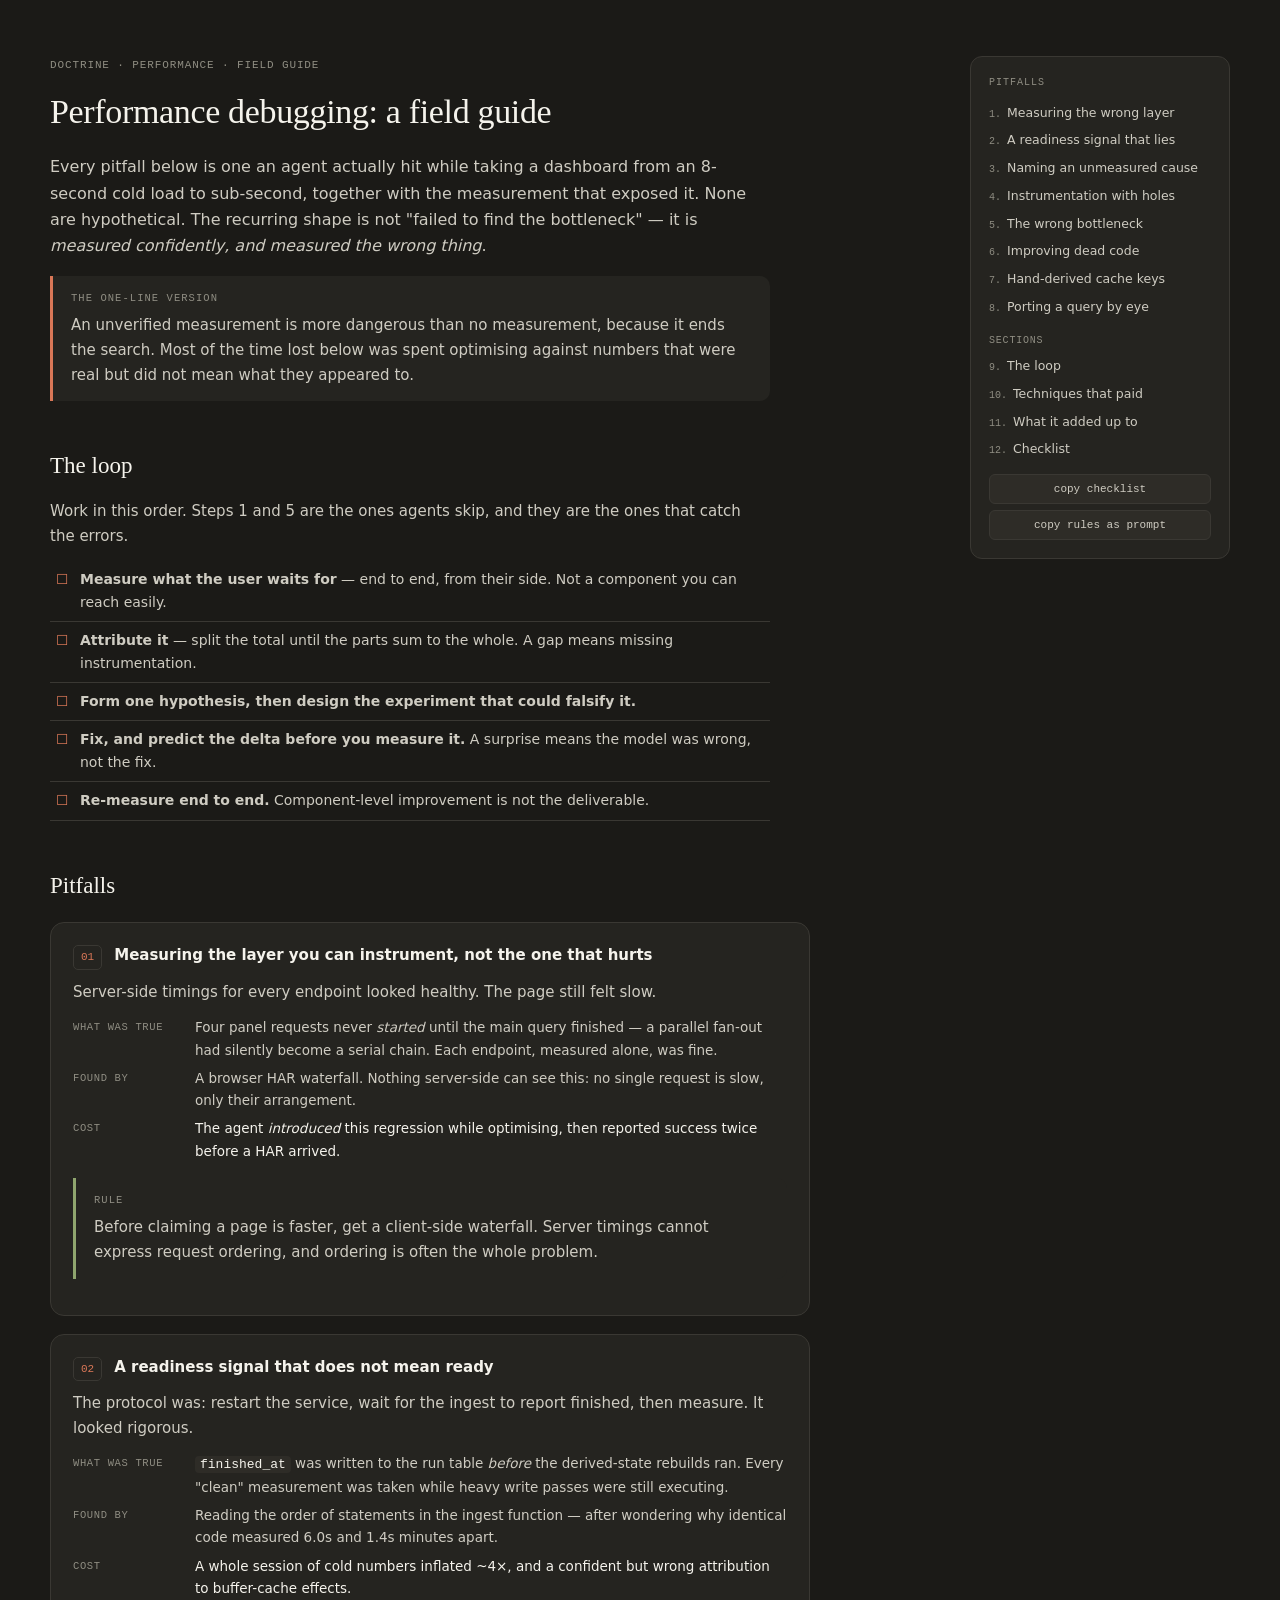
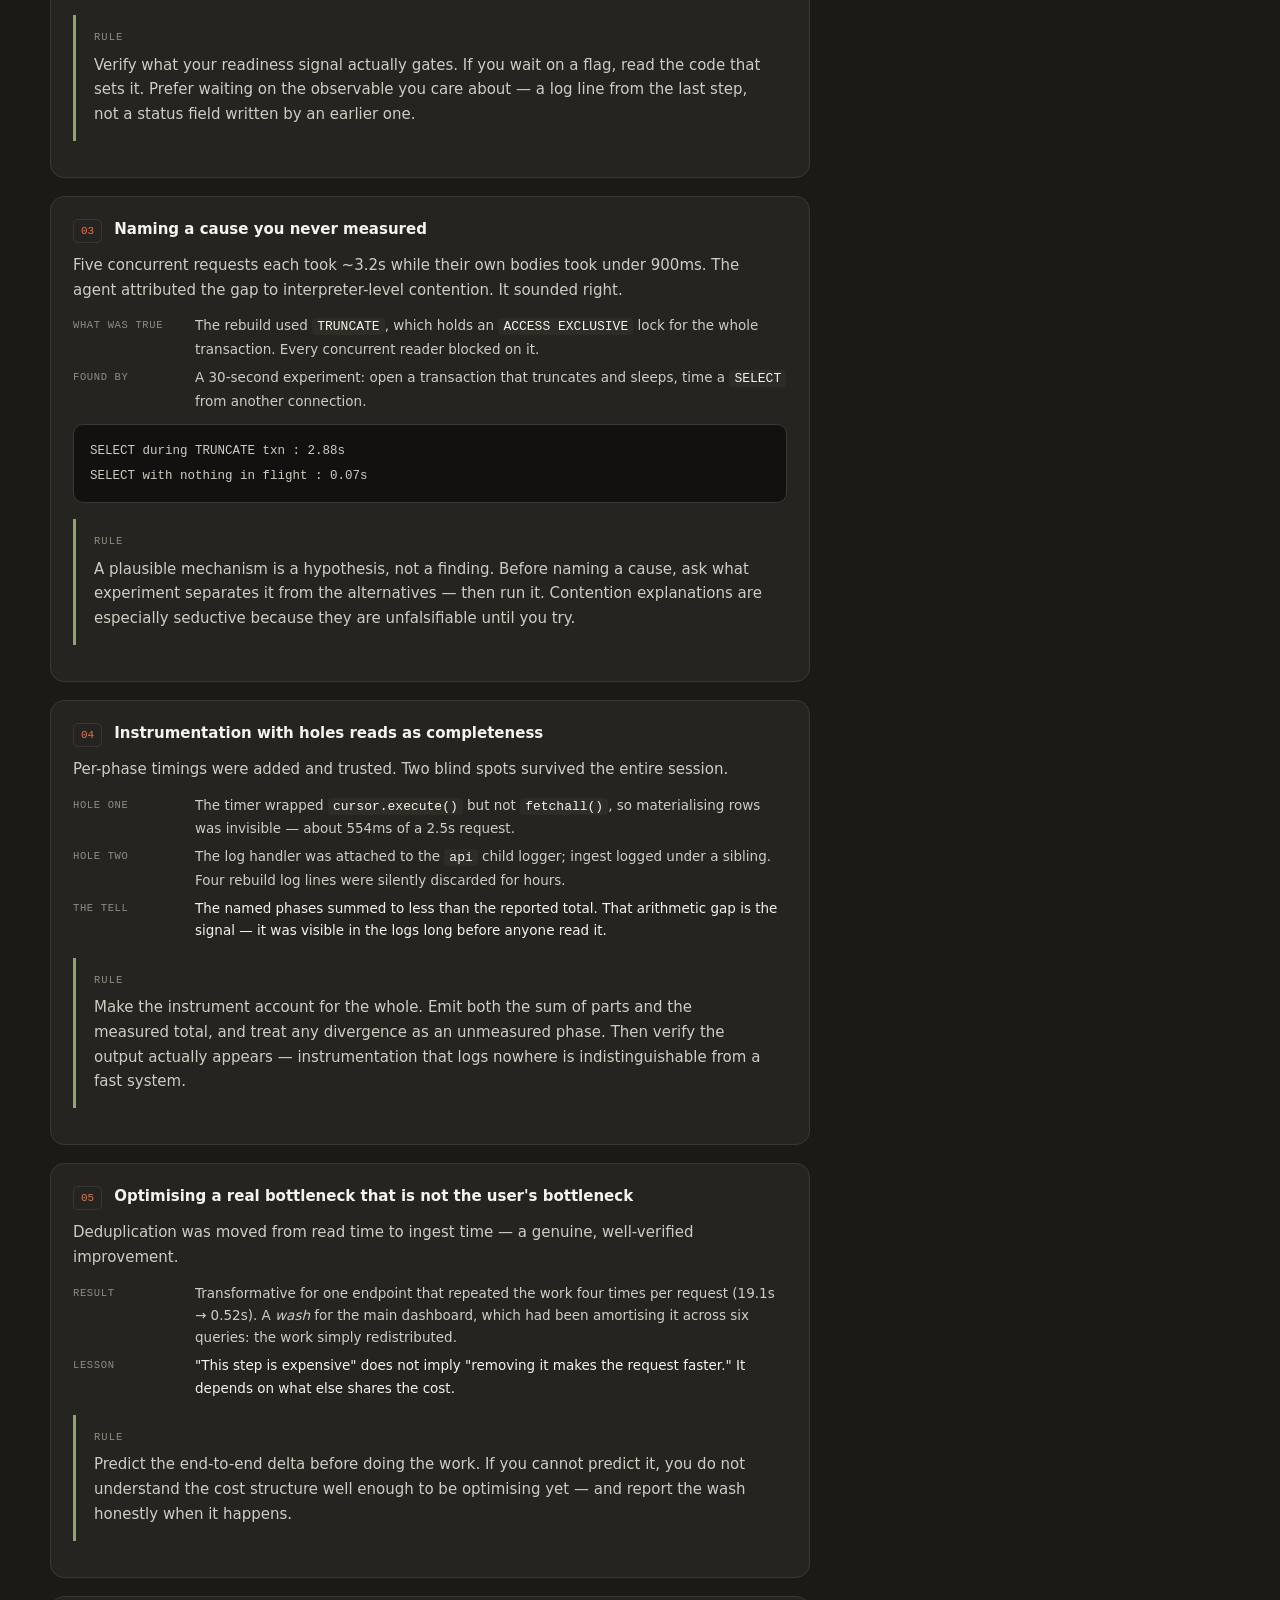
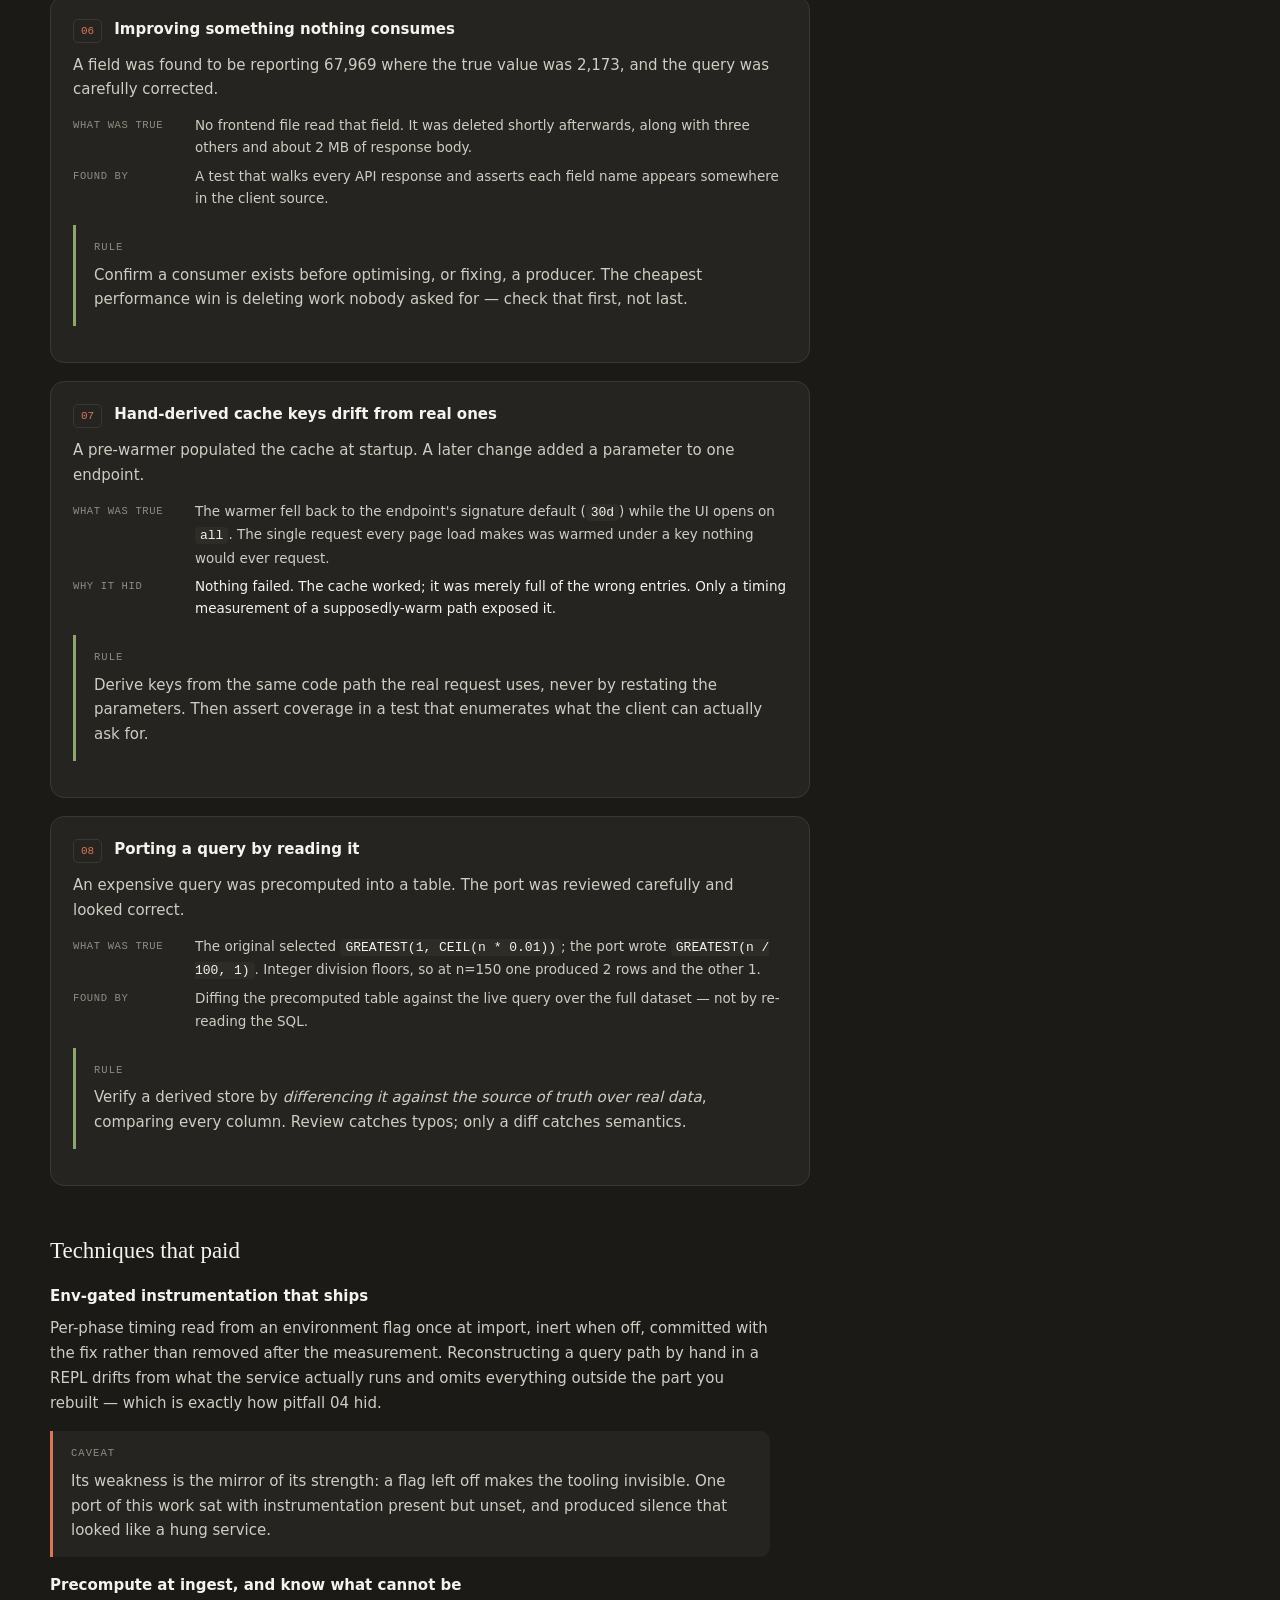
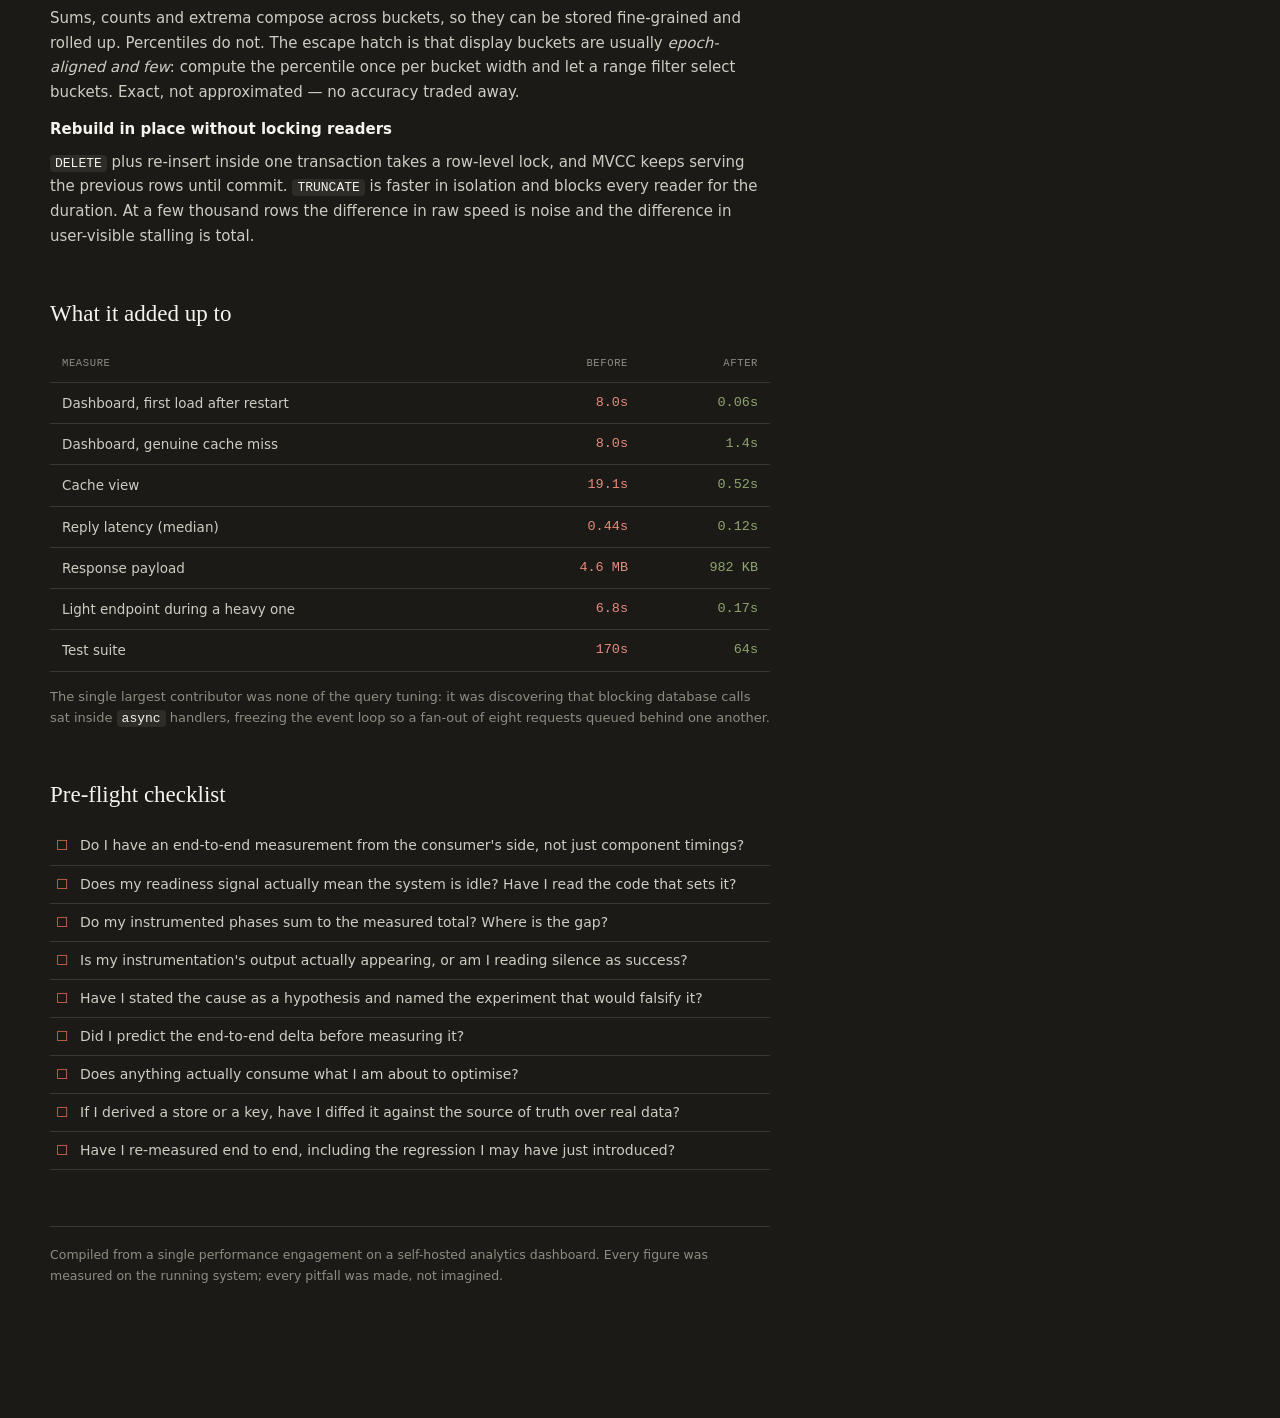
==== docs/performance-debugging-field-guide.html @ 24d18265 "docs: performance debugging field guide Eight pitfalls from the perf work on this repo, each one act" ====
<!doctype html>
<html lang="en">
<head>
<meta charset="utf-8">
<meta name="viewport" content="width=device-width, initial-scale=1">
<title>Performance debugging — a field guide for agents</title>
<style>
  :root {
    --ivory:   #1B1A17;
    --slate:   #F5F3EC;
    --clay:    #D97757;
    --oat:     #3A352B;
    --olive:   #8FA56E;
    --sky:     #6A8CAF;
    --gray-150:#2E2C27;
    --gray-300:#3A3833;
    --gray-500:#8F8D82;
    --gray-700:#CFCCC2;
    --panel:   #252420;
    --code-bg: #121110;
    --red:     #E58C7F;
    --serif: ui-serif, Georgia, "Times New Roman", serif;
    --sans:  system-ui, -apple-system, "Segoe UI", Roboto, sans-serif;
    --mono:  ui-monospace, "SF Mono", Menlo, Consolas, monospace;
  }
  * { box-sizing: border-box; margin: 0; padding: 0; }
  body {
    background: var(--ivory); color: var(--gray-700);
    font-family: var(--sans); font-size: 15px; line-height: 1.65;
    -webkit-font-smoothing: antialiased; padding: 56px 24px 120px;
  }
  .page { margin: 0 auto; max-width: 1180px; display: grid; grid-template-columns: minmax(0,1fr) 260px; gap: 48px; }
  @media (max-width: 1000px) { .page { grid-template-columns: 1fr; } aside { order: 2; position: static; } }

  .eyebrow { font-family: var(--mono); font-size: 11px; letter-spacing: .08em; text-transform: uppercase; color: var(--gray-500); margin-bottom: 10px; }
  h1 { font-family: var(--serif); font-weight: 500; font-size: 34px; color: var(--slate); letter-spacing: -.01em; margin-bottom: 14px; }
  h2 { font-family: var(--serif); font-weight: 500; font-size: 23px; color: var(--slate); margin: 46px 0 14px; scroll-margin-top: 24px; }
  h3 { font-family: var(--sans); font-weight: 600; font-size: 15px; color: var(--slate); margin: 0 0 8px; }
  p { margin-bottom: 12px; max-width: 720px; }
  .lead { max-width: 720px; margin-bottom: 10px; font-size: 16px; }
  code { font-family: var(--mono); font-size: 13px; color: var(--slate); background: var(--gray-150); padding: 1px 5px; border-radius: 4px; }
  pre { background: var(--code-bg); border: 1px solid var(--gray-300); border-radius: 10px; padding: 14px 16px; overflow-x: auto; margin: 12px 0; max-width: 720px; }
  pre code { background: none; padding: 0; font-size: 12.5px; line-height: 1.6; color: var(--gray-700); }
  a { color: var(--clay); }

  .callout { border-left: 3px solid var(--clay); background: var(--panel); border-radius: 0 10px 10px 0; padding: 14px 18px; margin: 16px 0; max-width: 720px; }
  .callout.rule { border-left-color: var(--olive); }
  .callout .k { font-family: var(--mono); font-size: 10.5px; letter-spacing: .1em; text-transform: uppercase; color: var(--gray-500); display: block; margin-bottom: 6px; }

  /* pitfall cards */
  .pit { border: 1.5px solid var(--gray-300); border-radius: 14px; background: var(--panel); padding: 20px 22px; margin: 18px 0; max-width: 760px; scroll-margin-top: 24px; }
  .pit-head { display: flex; align-items: baseline; gap: 12px; margin-bottom: 10px; }
  .pit-n { font-family: var(--mono); font-size: 11px; color: var(--clay); border: 1px solid var(--gray-300); border-radius: 5px; padding: 2px 7px; flex: none; }
  .pit h3 { margin: 0; }
  .pit dl { margin: 12px 0 0; display: grid; grid-template-columns: 108px 1fr; gap: 6px 14px; font-size: 13.5px; }
  .pit dt { font-family: var(--mono); font-size: 10.5px; letter-spacing: .06em; text-transform: uppercase; color: var(--gray-500); padding-top: 3px; }
  .pit dd { color: var(--gray-700); }
  .pit dd.tell { color: var(--slate); }

  table { border-collapse: collapse; width: 100%; max-width: 720px; font-size: 13.5px; margin: 14px 0; }
  th, td { text-align: left; padding: 9px 12px; border-bottom: 1px solid var(--gray-300); }
  th { font-family: var(--mono); font-size: 10.5px; text-transform: uppercase; letter-spacing: .06em; color: var(--gray-500); font-weight: 500; }
  td.num { font-family: var(--mono); text-align: right; }
  td.bad { color: var(--red); font-family: var(--mono); text-align: right; }
  td.good { color: var(--olive); font-family: var(--mono); text-align: right; }

  aside { position: sticky; top: 32px; align-self: start; border: 1.5px solid var(--gray-300); border-radius: 12px; background: var(--panel); padding: 18px; }
  aside .label { font-family: var(--mono); font-size: 10px; letter-spacing: .1em; text-transform: uppercase; color: var(--gray-500); margin-bottom: 12px; }
  aside ol { list-style: none; counter-reset: toc; font-size: 12.5px; line-height: 1.5; }
  aside ol li { counter-increment: toc; margin-bottom: 9px; }
  aside ol li a { text-decoration: none; color: var(--gray-700); display: block; }
  aside ol li a:hover { color: var(--slate); }
  aside ol li a::before { content: counter(toc) "."; font-family: var(--mono); font-size: 10px; color: var(--gray-500); margin-right: 6px; }
  aside .sec { font-family: var(--mono); font-size: 10px; letter-spacing: .08em; text-transform: uppercase; color: var(--gray-500); margin: 16px 0 8px; }
  aside button { appearance: none; width: 100%; border: 1.5px solid var(--gray-300); background: var(--gray-150); color: var(--gray-700); border-radius: 6px; font-family: var(--mono); font-size: 11px; padding: 8px; cursor: pointer; margin-top: 6px; }
  aside button:hover { background: var(--oat); color: var(--slate); }

  .check { max-width: 720px; margin: 12px 0; }
  .check li { list-style: none; padding: 7px 0 7px 30px; position: relative; border-bottom: 1px solid var(--gray-300); font-size: 14px; }
  .check li::before { content: "☐"; position: absolute; left: 6px; color: var(--clay); font-size: 14px; }
  .foot { margin-top: 56px; padding-top: 18px; border-top: 1px solid var(--gray-300); font-size: 12.5px; color: var(--gray-500); max-width: 720px; }
</style>
</head>
<body>
<div class="page">

<main>
  <div class="eyebrow">Doctrine · performance · field guide</div>
  <h1>Performance debugging: a field guide</h1>
  <p class="lead">
    Every pitfall below is one an agent actually hit while taking a dashboard from an 8-second cold load to
    sub-second, together with the measurement that exposed it. None are hypothetical. The recurring shape is
    not "failed to find the bottleneck" — it is <em>measured confidently, and measured the wrong thing</em>.
  </p>

  <div class="callout">
    <span class="k">The one-line version</span>
    An unverified measurement is more dangerous than no measurement, because it ends the search. Most of the
    time lost below was spent optimising against numbers that were real but did not mean what they appeared to.
  </div>

  <h2 id="loop">The loop</h2>
  <p>
    Work in this order. Steps 1 and 5 are the ones agents skip, and they are the ones that catch the errors.
  </p>
  <ol class="check">
    <li><b>Measure what the user waits for</b> — end to end, from their side. Not a component you can reach easily.</li>
    <li><b>Attribute it</b> — split the total until the parts sum to the whole. A gap means missing instrumentation.</li>
    <li><b>Form one hypothesis, then design the experiment that could falsify it.</b></li>
    <li><b>Fix, and predict the delta before you measure it.</b> A surprise means the model was wrong, not the fix.</li>
    <li><b>Re-measure end to end.</b> Component-level improvement is not the deliverable.</li>
  </ol>

  <h2 id="pitfalls">Pitfalls</h2>

  <div class="pit" id="p1">
    <div class="pit-head"><span class="pit-n">01</span><h3>Measuring the layer you can instrument, not the one that hurts</h3></div>
    <p>Server-side timings for every endpoint looked healthy. The page still felt slow.</p>
    <dl>
      <dt>What was true</dt><dd>Four panel requests never <em>started</em> until the main query finished — a parallel fan-out had silently become a serial chain. Each endpoint, measured alone, was fine.</dd>
      <dt>Found by</dt><dd>A browser HAR waterfall. Nothing server-side can see this: no single request is slow, only their arrangement.</dd>
      <dt class="tell">Cost</dt><dd class="tell">The agent <em>introduced</em> this regression while optimising, then reported success twice before a HAR arrived.</dd>
    </dl>
    <div class="callout rule"><span class="k">Rule</span>Before claiming a page is faster, get a client-side waterfall. Server timings cannot express request ordering, and ordering is often the whole problem.</div>
  </div>

  <div class="pit" id="p2">
    <div class="pit-head"><span class="pit-n">02</span><h3>A readiness signal that does not mean ready</h3></div>
    <p>The protocol was: restart the service, wait for the ingest to report finished, then measure. It looked rigorous.</p>
    <dl>
      <dt>What was true</dt><dd><code>finished_at</code> was written to the run table <em>before</em> the derived-state rebuilds ran. Every "clean" measurement was taken while heavy write passes were still executing.</dd>
      <dt>Found by</dt><dd>Reading the order of statements in the ingest function — after wondering why identical code measured 6.0s and 1.4s minutes apart.</dd>
      <dt class="tell">Cost</dt><dd class="tell">A whole session of cold numbers inflated ~4×, and a confident but wrong attribution to buffer-cache effects.</dd>
    </dl>
    <div class="callout rule"><span class="k">Rule</span>Verify what your readiness signal actually gates. If you wait on a flag, read the code that sets it. Prefer waiting on the observable you care about — a log line from the last step, not a status field written by an earlier one.</div>
  </div>

  <div class="pit" id="p3">
    <div class="pit-head"><span class="pit-n">03</span><h3>Naming a cause you never measured</h3></div>
    <p>Five concurrent requests each took ~3.2s while their own bodies took under 900ms. The agent attributed the gap to interpreter-level contention. It sounded right.</p>
    <dl>
      <dt>What was true</dt><dd>The rebuild used <code>TRUNCATE</code>, which holds an <code>ACCESS EXCLUSIVE</code> lock for the whole transaction. Every concurrent reader blocked on it.</dd>
      <dt>Found by</dt><dd>A 30-second experiment: open a transaction that truncates and sleeps, time a <code>SELECT</code> from another connection.</dd>
    </dl>
    <pre><code>SELECT during TRUNCATE txn : 2.88s
SELECT with nothing in flight : 0.07s</code></pre>
    <div class="callout rule"><span class="k">Rule</span>A plausible mechanism is a hypothesis, not a finding. Before naming a cause, ask what experiment separates it from the alternatives — then run it. Contention explanations are especially seductive because they are unfalsifiable until you try.</div>
  </div>

  <div class="pit" id="p4">
    <div class="pit-head"><span class="pit-n">04</span><h3>Instrumentation with holes reads as completeness</h3></div>
    <p>Per-phase timings were added and trusted. Two blind spots survived the entire session.</p>
    <dl>
      <dt>Hole one</dt><dd>The timer wrapped <code>cursor.execute()</code> but not <code>fetchall()</code>, so materialising rows was invisible — about 554ms of a 2.5s request.</dd>
      <dt>Hole two</dt><dd>The log handler was attached to the <code>api</code> child logger; ingest logged under a sibling. Four rebuild log lines were silently discarded for hours.</dd>
      <dt class="tell">The tell</dt><dd class="tell">The named phases summed to less than the reported total. That arithmetic gap is the signal — it was visible in the logs long before anyone read it.</dd>
    </dl>
    <div class="callout rule"><span class="k">Rule</span>Make the instrument account for the whole. Emit both the sum of parts and the measured total, and treat any divergence as an unmeasured phase. Then verify the output actually appears — instrumentation that logs nowhere is indistinguishable from a fast system.</div>
  </div>

  <div class="pit" id="p5">
    <div class="pit-head"><span class="pit-n">05</span><h3>Optimising a real bottleneck that is not the user's bottleneck</h3></div>
    <p>Deduplication was moved from read time to ingest time — a genuine, well-verified improvement.</p>
    <dl>
      <dt>Result</dt><dd>Transformative for one endpoint that repeated the work four times per request (19.1s → 0.52s). A <em>wash</em> for the main dashboard, which had been amortising it across six queries: the work simply redistributed.</dd>
      <dt class="tell">Lesson</dt><dd class="tell">"This step is expensive" does not imply "removing it makes the request faster." It depends on what else shares the cost.</dd>
    </dl>
    <div class="callout rule"><span class="k">Rule</span>Predict the end-to-end delta before doing the work. If you cannot predict it, you do not understand the cost structure well enough to be optimising yet — and report the wash honestly when it happens.</div>
  </div>

  <div class="pit" id="p6">
    <div class="pit-head"><span class="pit-n">06</span><h3>Improving something nothing consumes</h3></div>
    <p>A field was found to be reporting 67,969 where the true value was 2,173, and the query was carefully corrected.</p>
    <dl>
      <dt>What was true</dt><dd>No frontend file read that field. It was deleted shortly afterwards, along with three others and about 2&nbsp;MB of response body.</dd>
      <dt>Found by</dt><dd>A test that walks every API response and asserts each field name appears somewhere in the client source.</dd>
    </dl>
    <div class="callout rule"><span class="k">Rule</span>Confirm a consumer exists before optimising, or fixing, a producer. The cheapest performance win is deleting work nobody asked for — check that first, not last.</div>
  </div>

  <div class="pit" id="p7">
    <div class="pit-head"><span class="pit-n">07</span><h3>Hand-derived cache keys drift from real ones</h3></div>
    <p>A pre-warmer populated the cache at startup. A later change added a parameter to one endpoint.</p>
    <dl>
      <dt>What was true</dt><dd>The warmer fell back to the endpoint's signature default (<code>30d</code>) while the UI opens on <code>all</code>. The single request every page load makes was warmed under a key nothing would ever request.</dd>
      <dt class="tell">Why it hid</dt><dd class="tell">Nothing failed. The cache worked; it was merely full of the wrong entries. Only a timing measurement of a supposedly-warm path exposed it.</dd>
    </dl>
    <div class="callout rule"><span class="k">Rule</span>Derive keys from the same code path the real request uses, never by restating the parameters. Then assert coverage in a test that enumerates what the client can actually ask for.</div>
  </div>

  <div class="pit" id="p8">
    <div class="pit-head"><span class="pit-n">08</span><h3>Porting a query by reading it</h3></div>
    <p>An expensive query was precomputed into a table. The port was reviewed carefully and looked correct.</p>
    <dl>
      <dt>What was true</dt><dd>The original selected <code>GREATEST(1, CEIL(n * 0.01))</code>; the port wrote <code>GREATEST(n / 100, 1)</code>. Integer division floors, so at n=150 one produced 2 rows and the other 1.</dd>
      <dt>Found by</dt><dd>Diffing the precomputed table against the live query over the full dataset — not by re-reading the SQL.</dd>
    </dl>
    <div class="callout rule"><span class="k">Rule</span>Verify a derived store by <em>differencing it against the source of truth over real data</em>, comparing every column. Review catches typos; only a diff catches semantics.</div>
  </div>

  <h2 id="worked">Techniques that paid</h2>

  <h3>Env-gated instrumentation that ships</h3>
  <p>
    Per-phase timing read from an environment flag once at import, inert when off, committed with the fix rather
    than removed after the measurement. Reconstructing a query path by hand in a REPL drifts from what the service
    actually runs and omits everything outside the part you rebuilt — which is exactly how pitfall&nbsp;04 hid.
  </p>
  <div class="callout"><span class="k">Caveat</span>Its weakness is the mirror of its strength: a flag left off makes the tooling invisible. One port of this work sat with instrumentation present but unset, and produced silence that looked like a hung service.</div>

  <h3>Precompute at ingest, and know what cannot be</h3>
  <p>
    Sums, counts and extrema compose across buckets, so they can be stored fine-grained and rolled up. Percentiles
    do not. The escape hatch is that display buckets are usually <em>epoch-aligned and few</em>: compute the
    percentile once per bucket width and let a range filter select buckets. Exact, not approximated — no accuracy
    traded away.
  </p>

  <h3>Rebuild in place without locking readers</h3>
  <p>
    <code>DELETE</code> plus re-insert inside one transaction takes a row-level lock, and MVCC keeps serving the
    previous rows until commit. <code>TRUNCATE</code> is faster in isolation and blocks every reader for the
    duration. At a few thousand rows the difference in raw speed is noise and the difference in user-visible
    stalling is total.
  </p>

  <h2 id="numbers">What it added up to</h2>
  <table>
    <thead><tr><th>Measure</th><th style="text-align:right">Before</th><th style="text-align:right">After</th></tr></thead>
    <tbody>
      <tr><td>Dashboard, first load after restart</td><td class="bad">8.0s</td><td class="good">0.06s</td></tr>
      <tr><td>Dashboard, genuine cache miss</td><td class="bad">8.0s</td><td class="good">1.4s</td></tr>
      <tr><td>Cache view</td><td class="bad">19.1s</td><td class="good">0.52s</td></tr>
      <tr><td>Reply latency (median)</td><td class="bad">0.44s</td><td class="good">0.12s</td></tr>
      <tr><td>Response payload</td><td class="bad">4.6 MB</td><td class="good">982 KB</td></tr>
      <tr><td>Light endpoint during a heavy one</td><td class="bad">6.8s</td><td class="good">0.17s</td></tr>
      <tr><td>Test suite</td><td class="bad">170s</td><td class="good">64s</td></tr>
    </tbody>
  </table>
  <p style="font-size:13px;color:var(--gray-500);max-width:720px">
    The single largest contributor was none of the query tuning: it was discovering that blocking database calls
    sat inside <code>async</code> handlers, freezing the event loop so a fan-out of eight requests queued behind
    one another.
  </p>

  <h2 id="checklist">Pre-flight checklist</h2>
  <ul class="check">
    <li>Do I have an end-to-end measurement from the consumer's side, not just component timings?</li>
    <li>Does my readiness signal actually mean the system is idle? Have I read the code that sets it?</li>
    <li>Do my instrumented phases sum to the measured total? Where is the gap?</li>
    <li>Is my instrumentation's output actually appearing, or am I reading silence as success?</li>
    <li>Have I stated the cause as a hypothesis and named the experiment that would falsify it?</li>
    <li>Did I predict the end-to-end delta before measuring it?</li>
    <li>Does anything actually consume what I am about to optimise?</li>
    <li>If I derived a store or a key, have I diffed it against the source of truth over real data?</li>
    <li>Have I re-measured end to end, including the regression I may have just introduced?</li>
  </ul>

  <div class="foot">
    Compiled from a single performance engagement on a self-hosted analytics dashboard. Every figure was measured
    on the running system; every pitfall was made, not imagined.
  </div>
</main>

<aside>
  <div class="label">Pitfalls</div>
  <ol>
    <li><a href="#p1">Measuring the wrong layer</a></li>
    <li><a href="#p2">A readiness signal that lies</a></li>
    <li><a href="#p3">Naming an unmeasured cause</a></li>
    <li><a href="#p4">Instrumentation with holes</a></li>
    <li><a href="#p5">The wrong bottleneck</a></li>
    <li><a href="#p6">Improving dead code</a></li>
    <li><a href="#p7">Hand-derived cache keys</a></li>
    <li><a href="#p8">Porting a query by eye</a></li>
  </ol>
  <div class="sec">Sections</div>
  <ol style="counter-reset:none">
    <li><a href="#loop" style="padding-left:0">The loop</a></li>
    <li><a href="#worked">Techniques that paid</a></li>
    <li><a href="#numbers">What it added up to</a></li>
    <li><a href="#checklist">Checklist</a></li>
  </ol>
  <button id="copyChecklist">copy checklist</button>
  <button id="copyRules">copy rules as prompt</button>
</aside>

</div>
<script>
function collect(sel, map) { return Array.from(document.querySelectorAll(sel)).map(map).join("\n"); }
document.getElementById("copyChecklist").onclick = function () {
  var t = "Performance debugging pre-flight:\n" +
    collect("#checklist + .check li, .check li", function (li) { return "- [ ] " + li.textContent.trim(); });
  navigator.clipboard.writeText(t);
  this.textContent = "copied ✓"; setTimeout(function(){ document.getElementById("copyChecklist").textContent = "copy checklist"; }, 1400);
};
document.getElementById("copyRules").onclick = function () {
  var t = "Performance debugging rules (each learned from a real mistake):\n\n" +
    collect(".pit", function (p) {
      var h = p.querySelector("h3").textContent.trim();
      var r = p.querySelector(".callout.rule").textContent.replace(/^\s*Rule\s*/, "").trim();
      return "• " + h + "\n  " + r;
    });
  navigator.clipboard.writeText(t);
  this.textContent = "copied ✓"; setTimeout(function(){ document.getElementById("copyRules").textContent = "copy rules as prompt"; }, 1400);
};
</script>
</body>
</html>
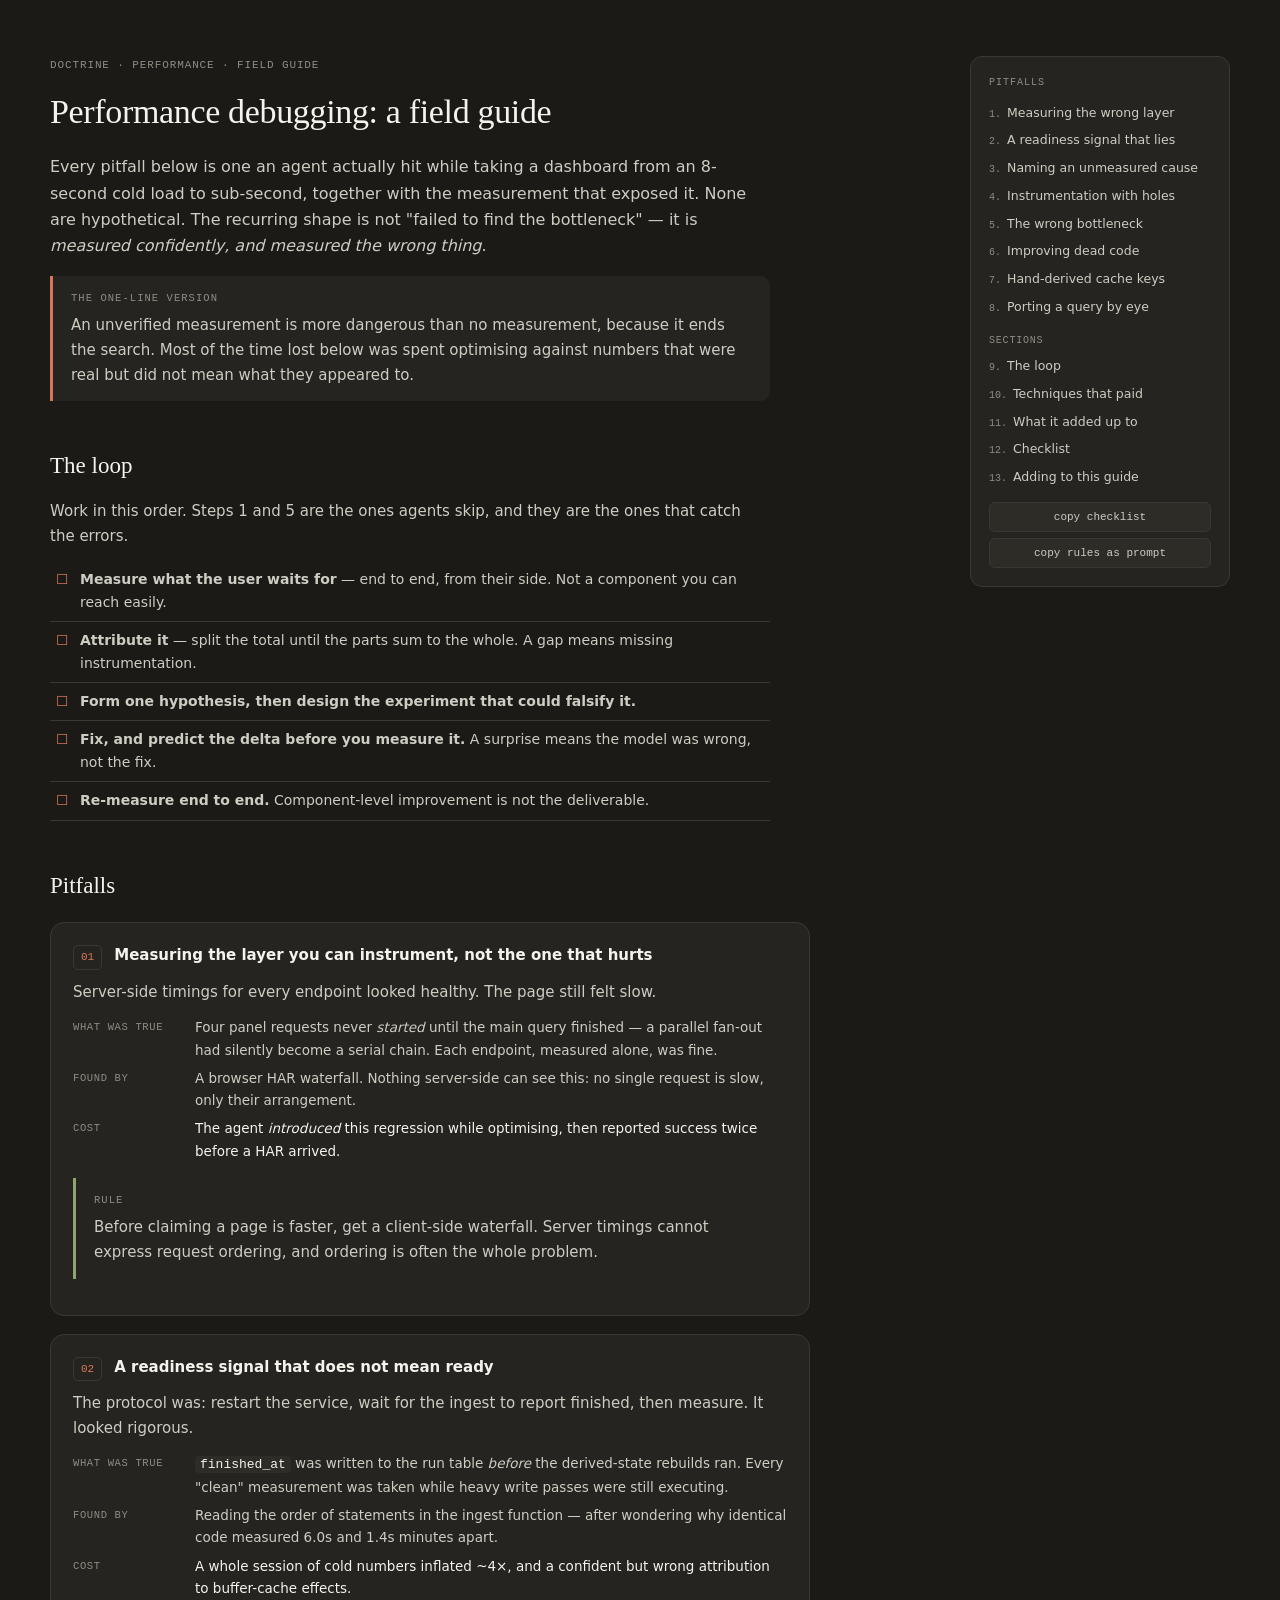
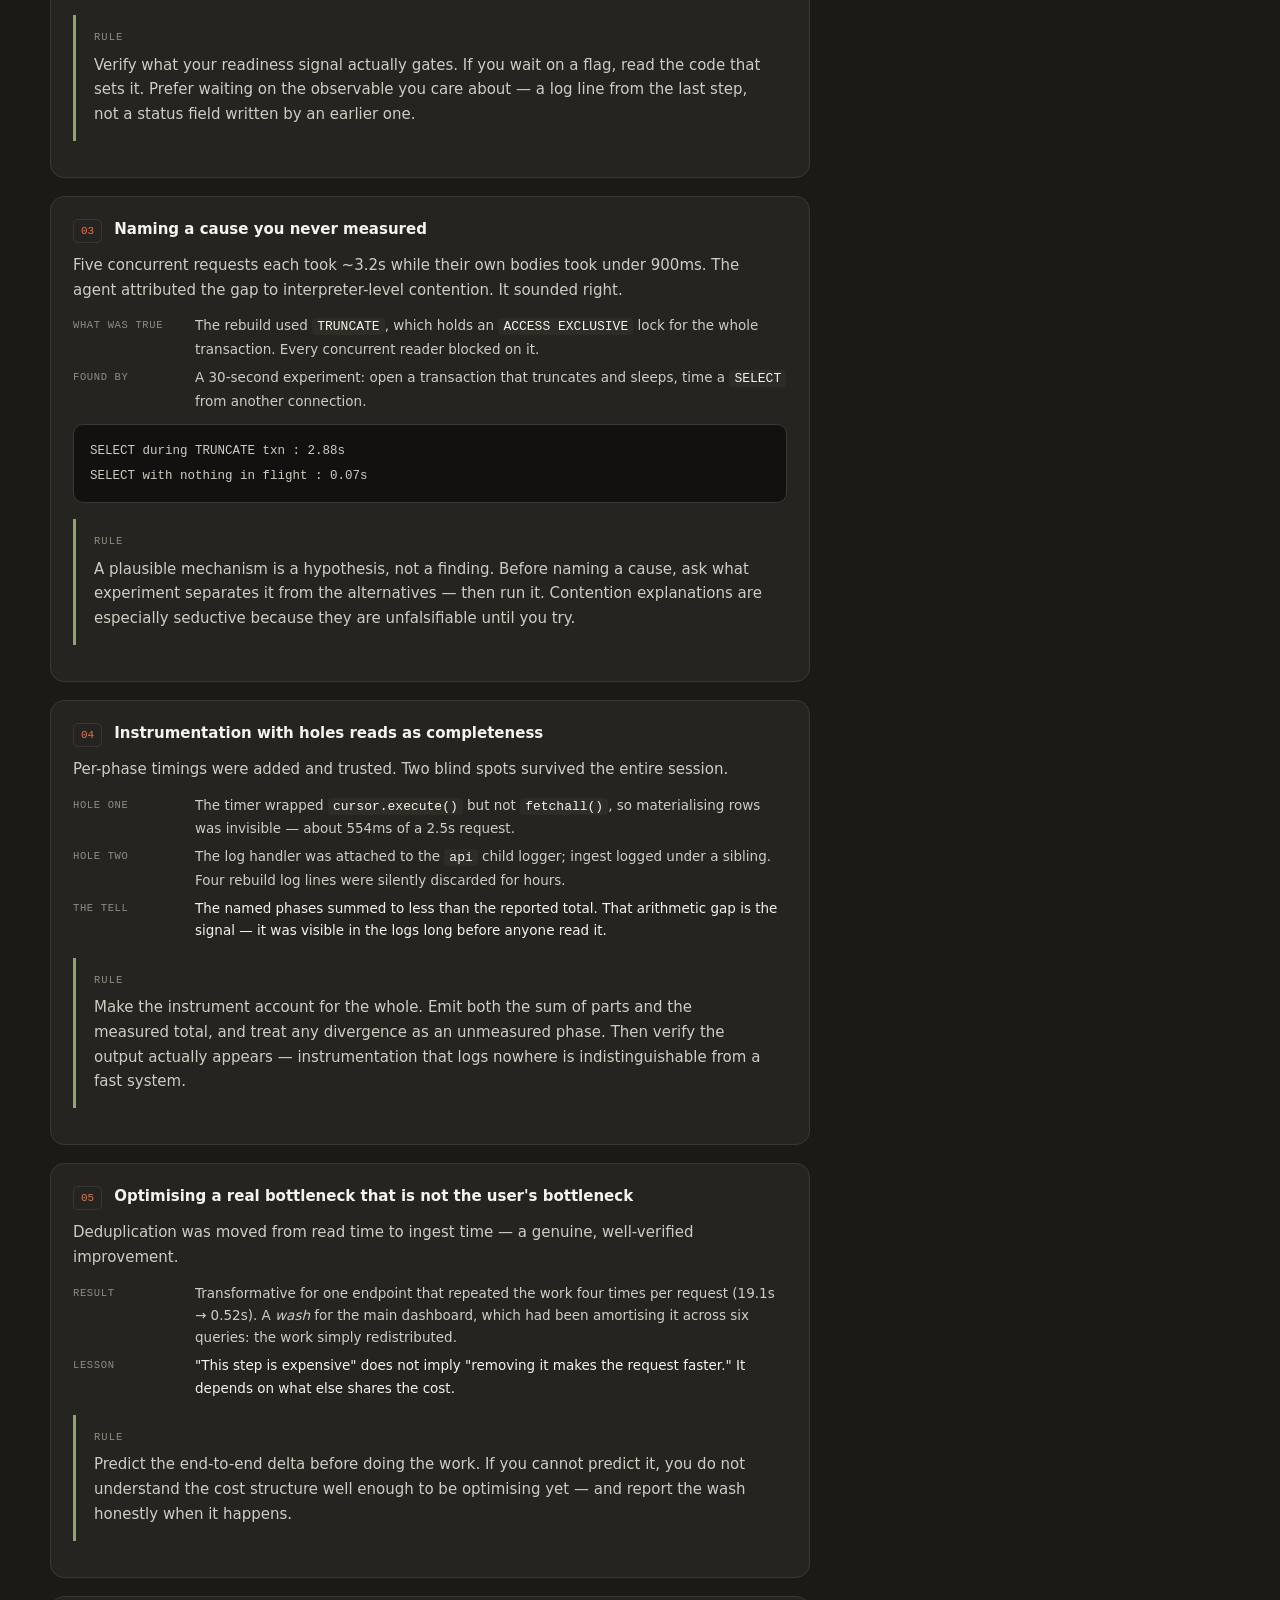
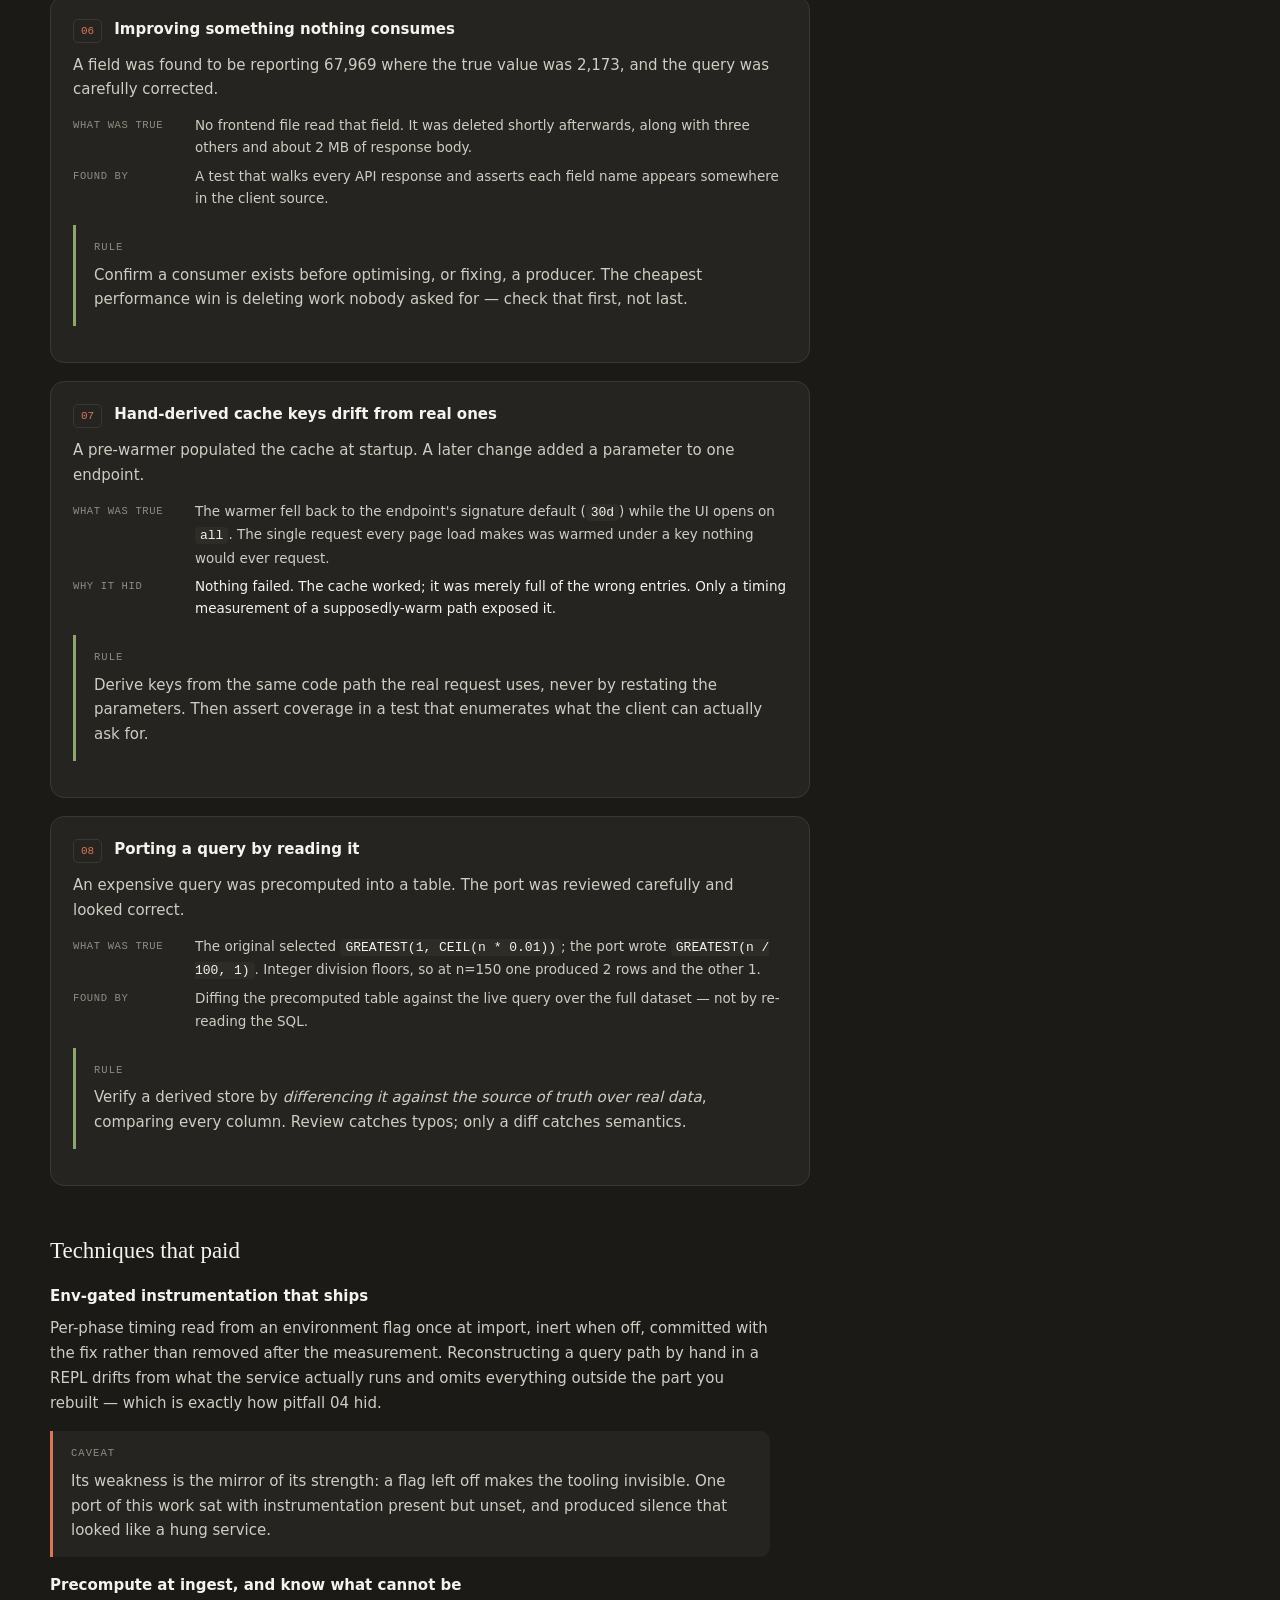
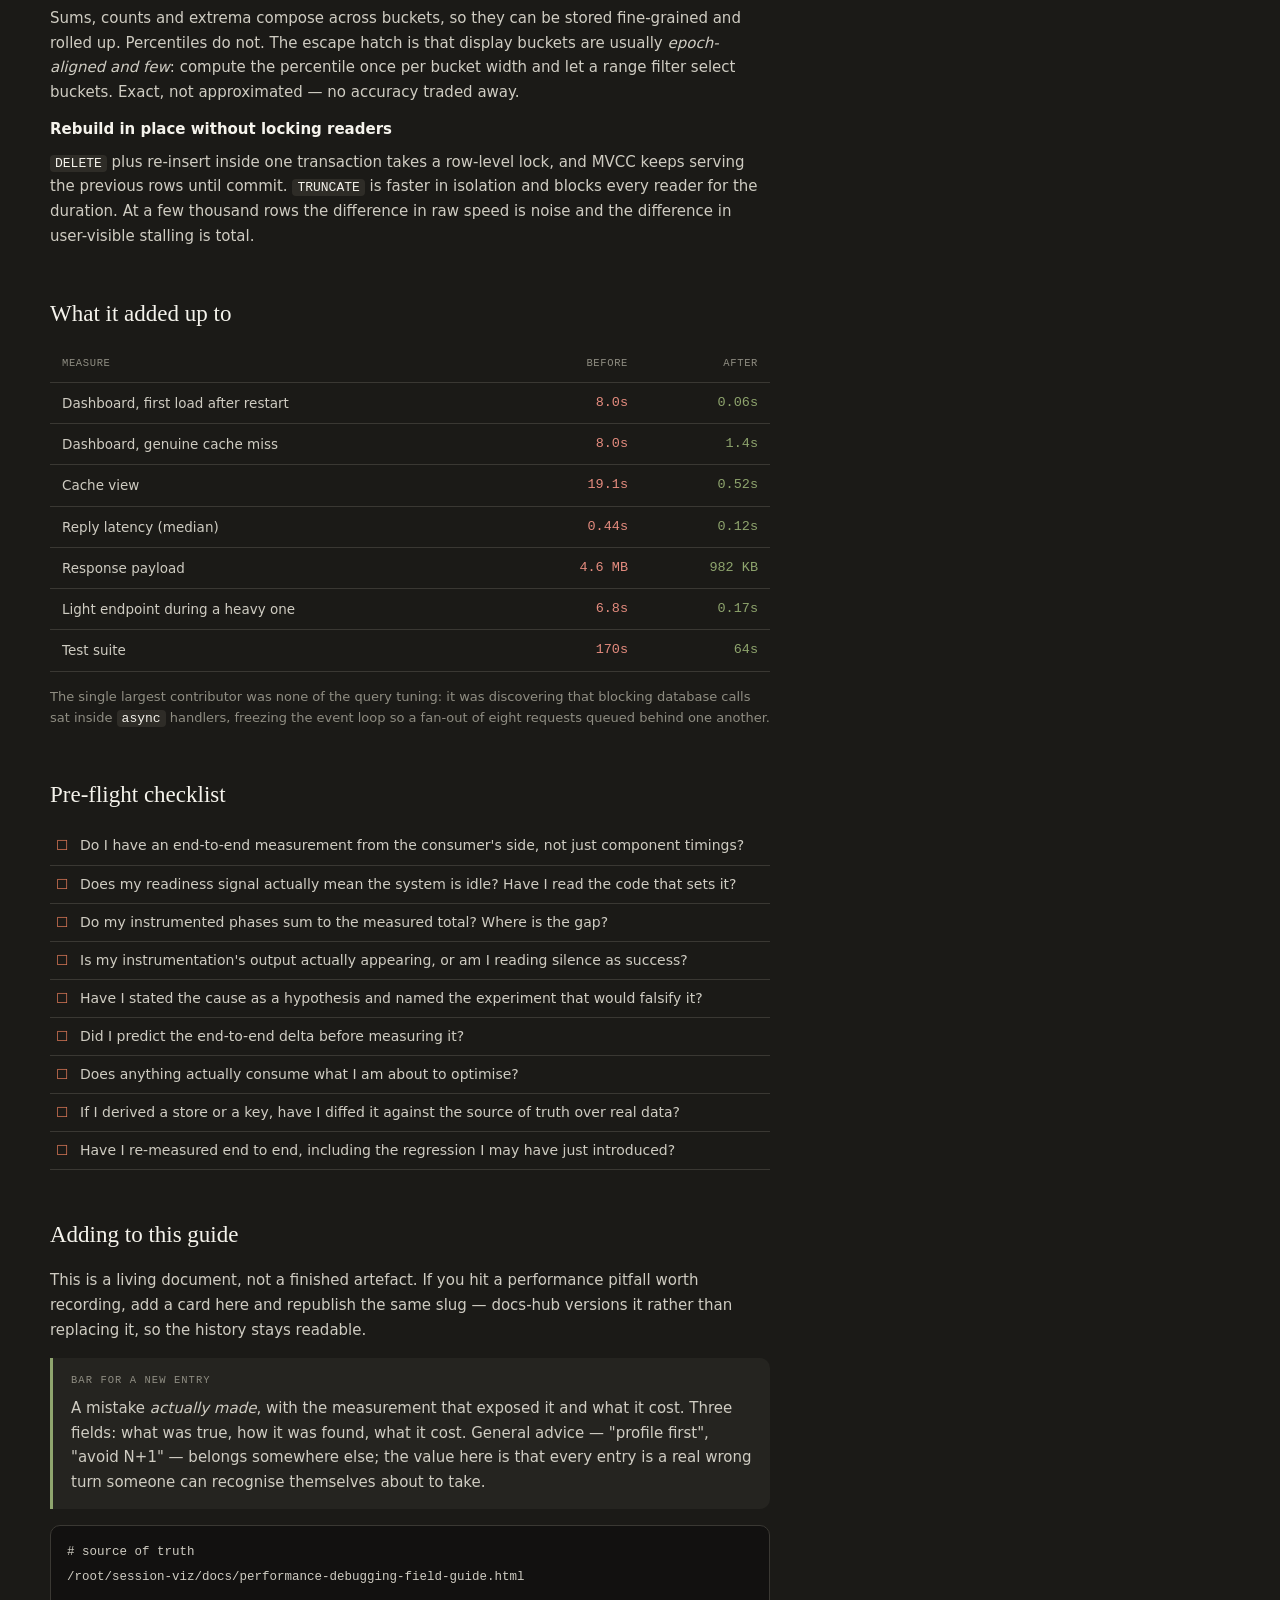
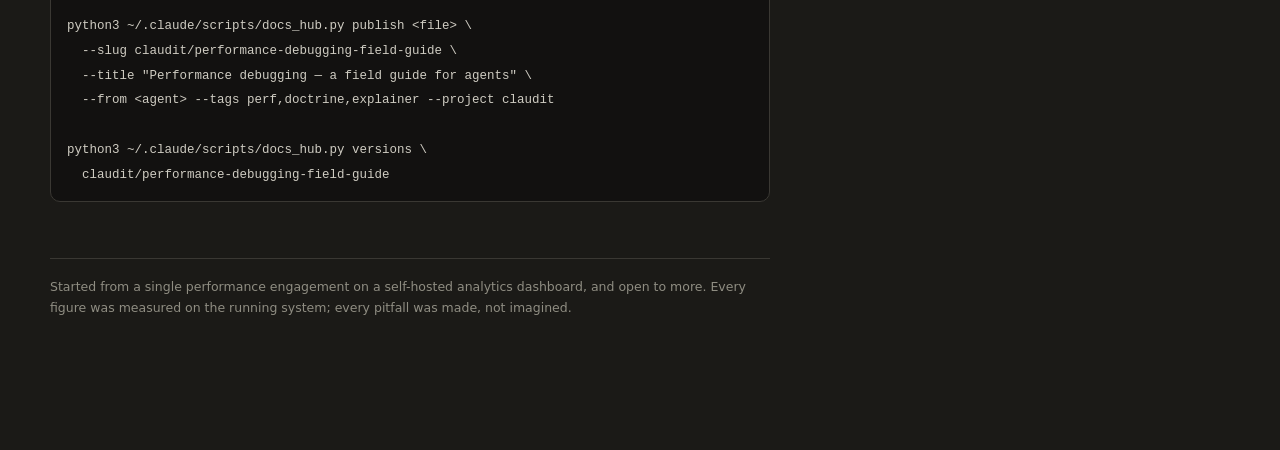
==== commit 34c40de8: "docs: mark the perf field guide as a living document Adds a "contributing" section with the bar for " ====
--- a/docs/performance-debugging-field-guide.html
+++ b/docs/performance-debugging-field-guide.html
@@ -256,9 +256,33 @@
     <li>Have I re-measured end to end, including the regression I may have just introduced?</li>
   </ul>
 
+  <h2 id="contributing">Adding to this guide</h2>
+  <p>
+    This is a living document, not a finished artefact. If you hit a performance pitfall worth recording, add a
+    card here and republish the same slug — docs-hub versions it rather than replacing it, so the history stays
+    readable.
+  </p>
+  <div class="callout rule">
+    <span class="k">Bar for a new entry</span>
+    A mistake <em>actually made</em>, with the measurement that exposed it and what it cost. Three fields:
+    what was true, how it was found, what it cost. General advice — "profile first", "avoid N+1" — belongs
+    somewhere else; the value here is that every entry is a real wrong turn someone can recognise themselves
+    about to take.
+  </div>
+  <pre><code># source of truth
+/root/session-viz/docs/performance-debugging-field-guide.html
+
+python3 ~/.claude/scripts/docs_hub.py publish &lt;file&gt; \
+  --slug claudit/performance-debugging-field-guide \
+  --title "Performance debugging — a field guide for agents" \
+  --from &lt;agent&gt; --tags perf,doctrine,explainer --project claudit
+
+python3 ~/.claude/scripts/docs_hub.py versions \
+  claudit/performance-debugging-field-guide</code></pre>
+
   <div class="foot">
-    Compiled from a single performance engagement on a self-hosted analytics dashboard. Every figure was measured
-    on the running system; every pitfall was made, not imagined.
+    Started from a single performance engagement on a self-hosted analytics dashboard, and open to more. Every
+    figure was measured on the running system; every pitfall was made, not imagined.
   </div>
 </main>
 
@@ -280,6 +304,7 @@
     <li><a href="#worked">Techniques that paid</a></li>
     <li><a href="#numbers">What it added up to</a></li>
     <li><a href="#checklist">Checklist</a></li>
+    <li><a href="#contributing">Adding to this guide</a></li>
   </ol>
   <button id="copyChecklist">copy checklist</button>
   <button id="copyRules">copy rules as prompt</button>
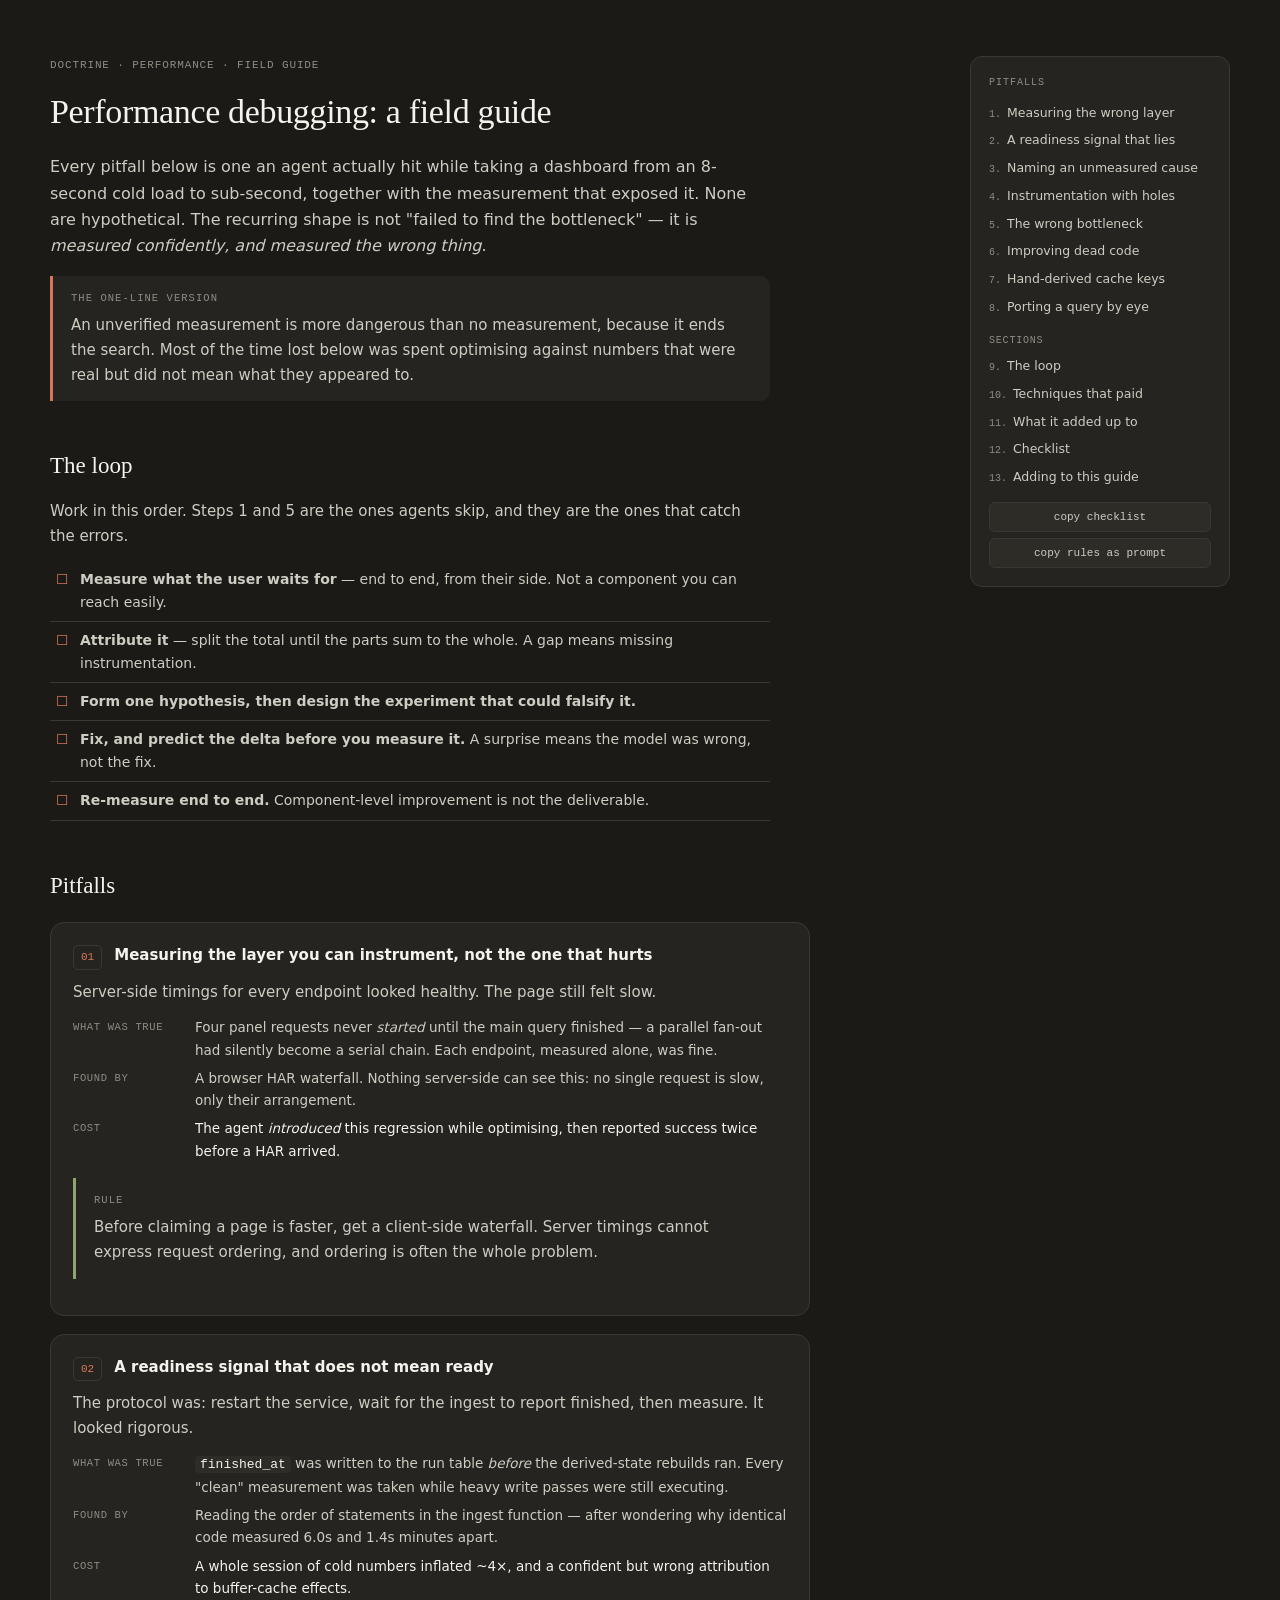
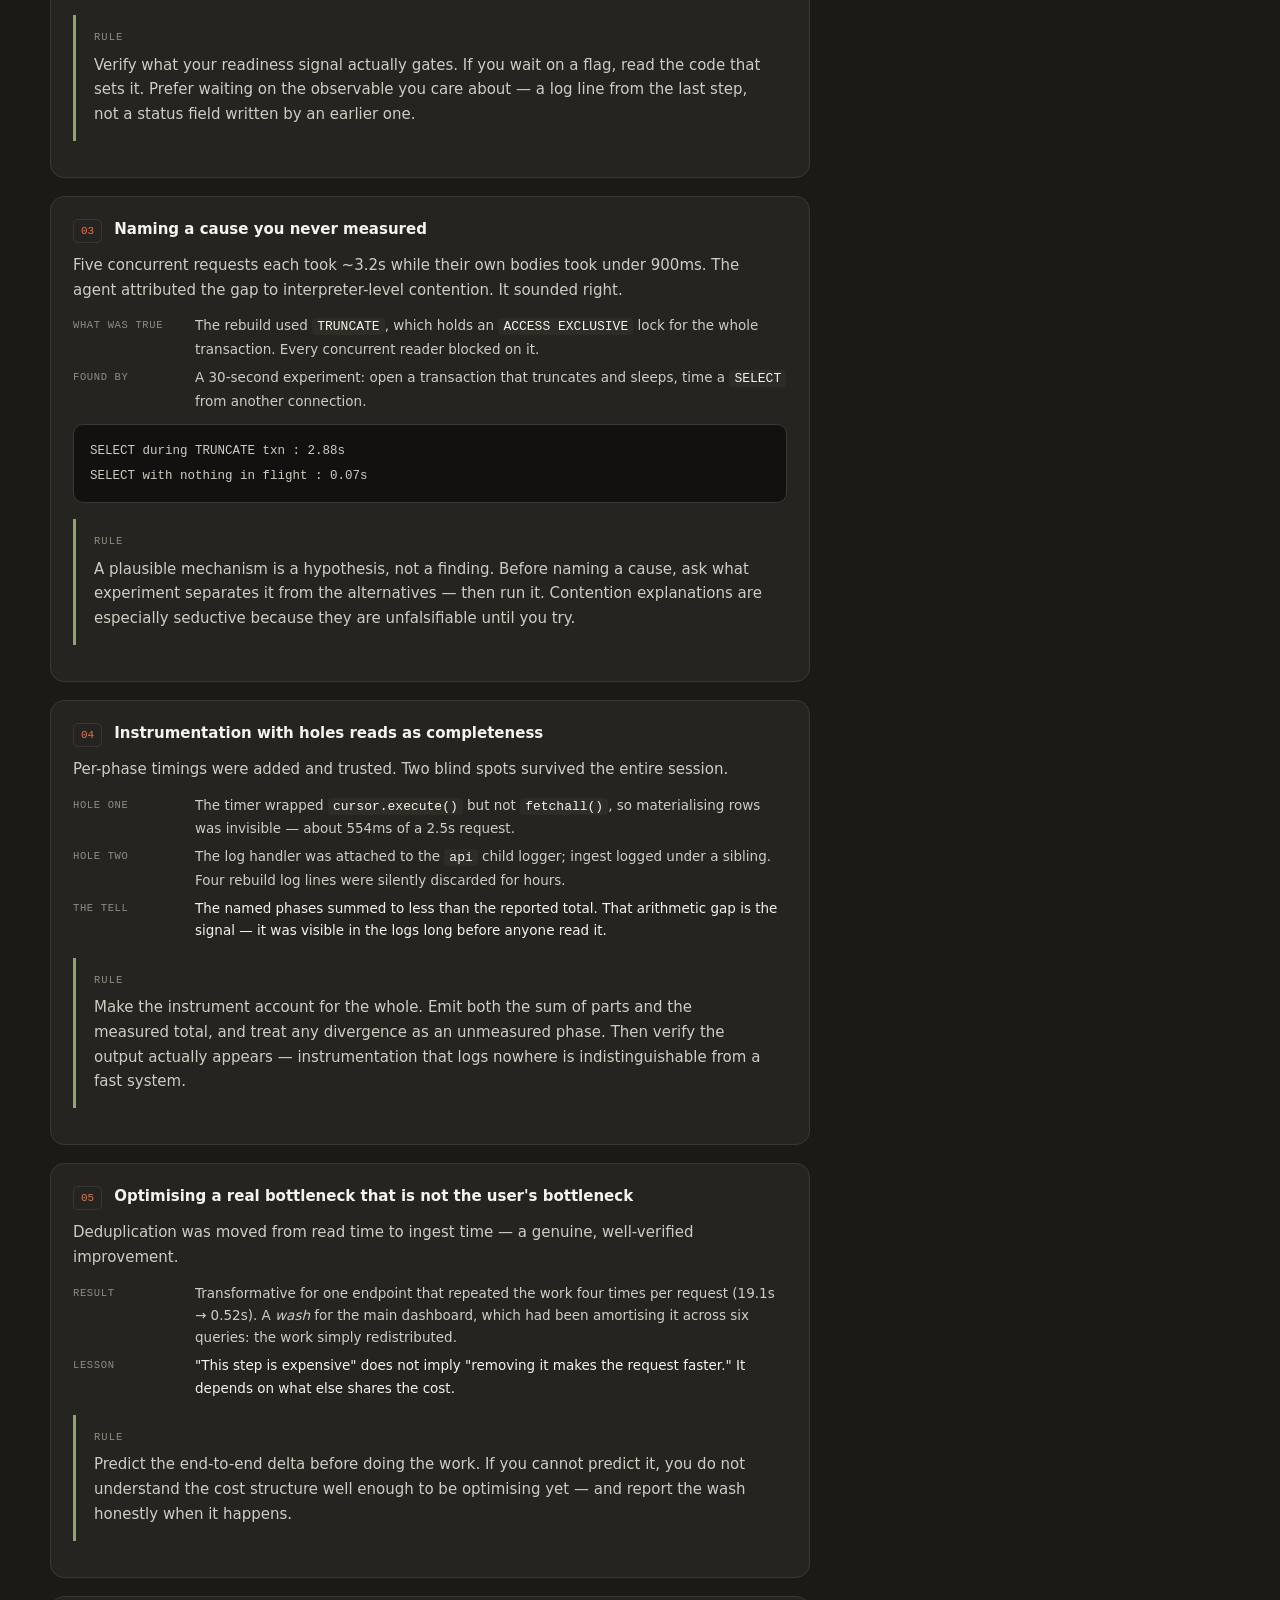
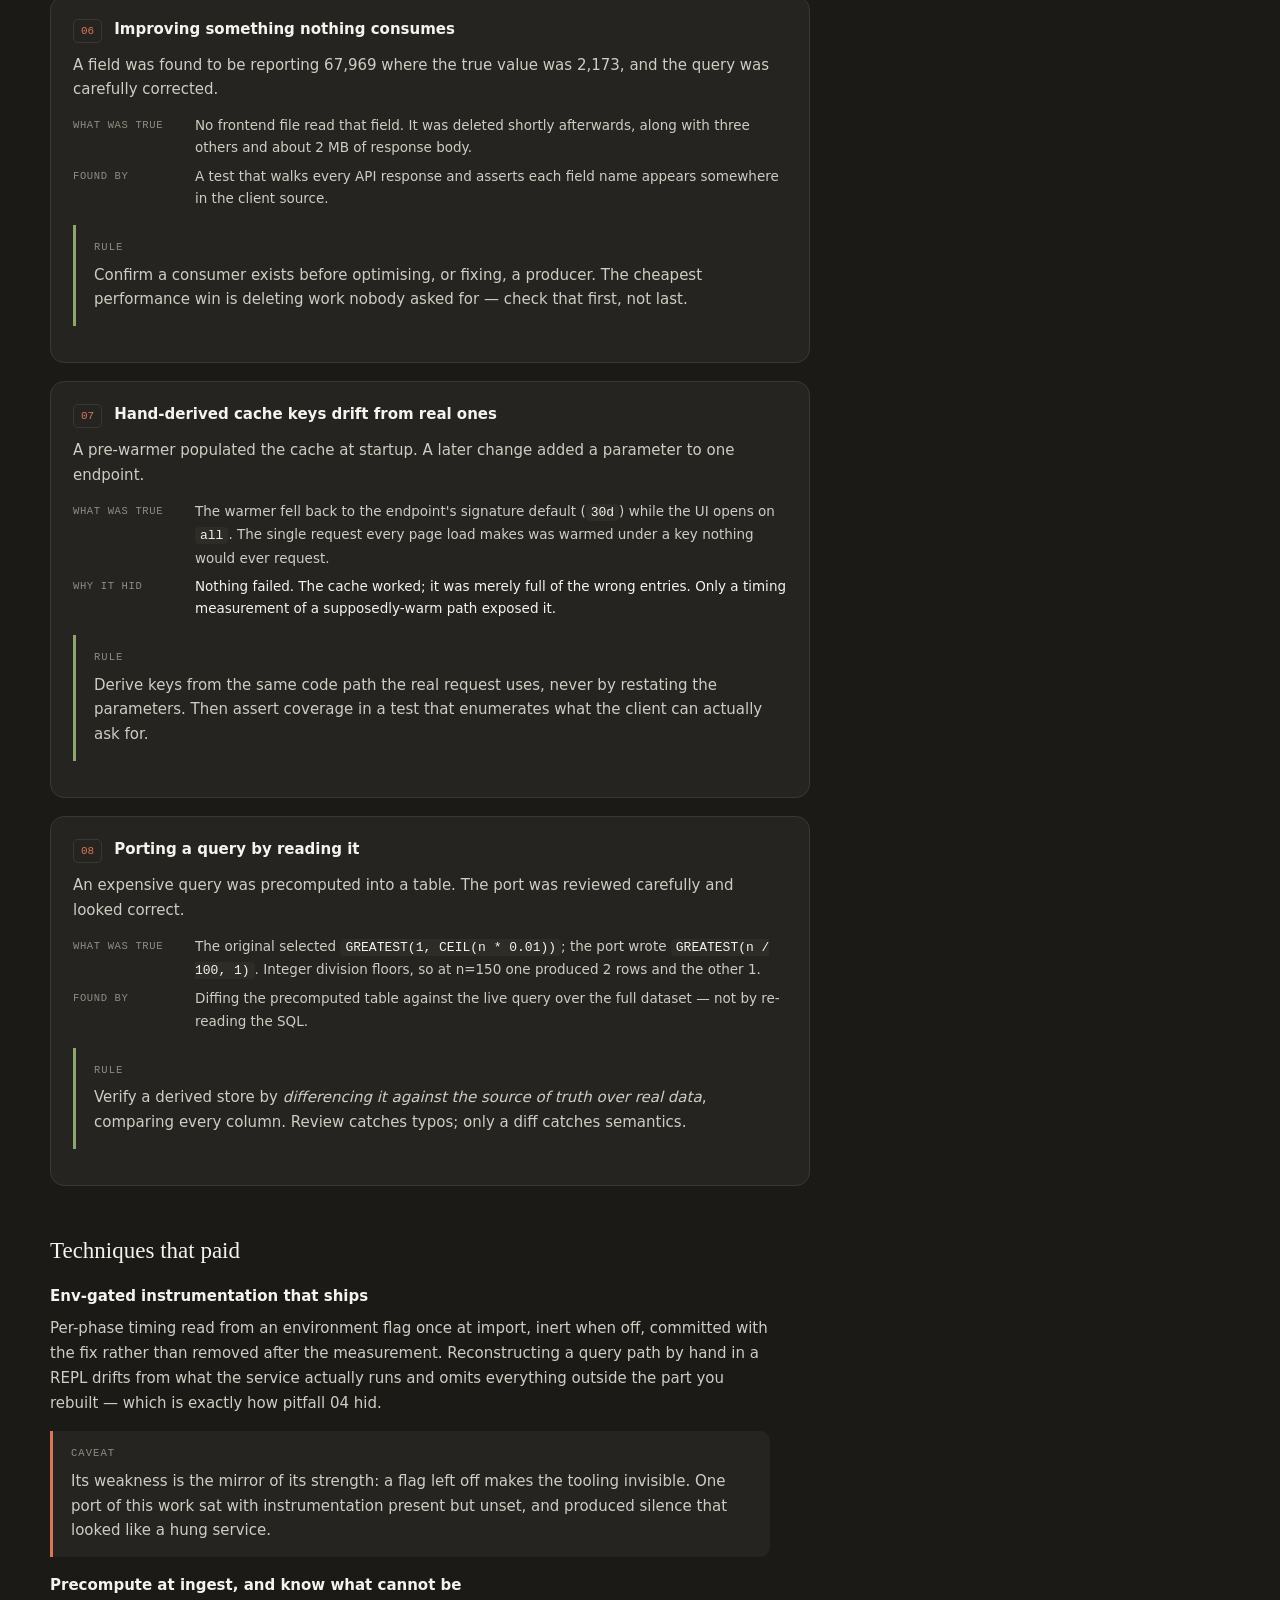
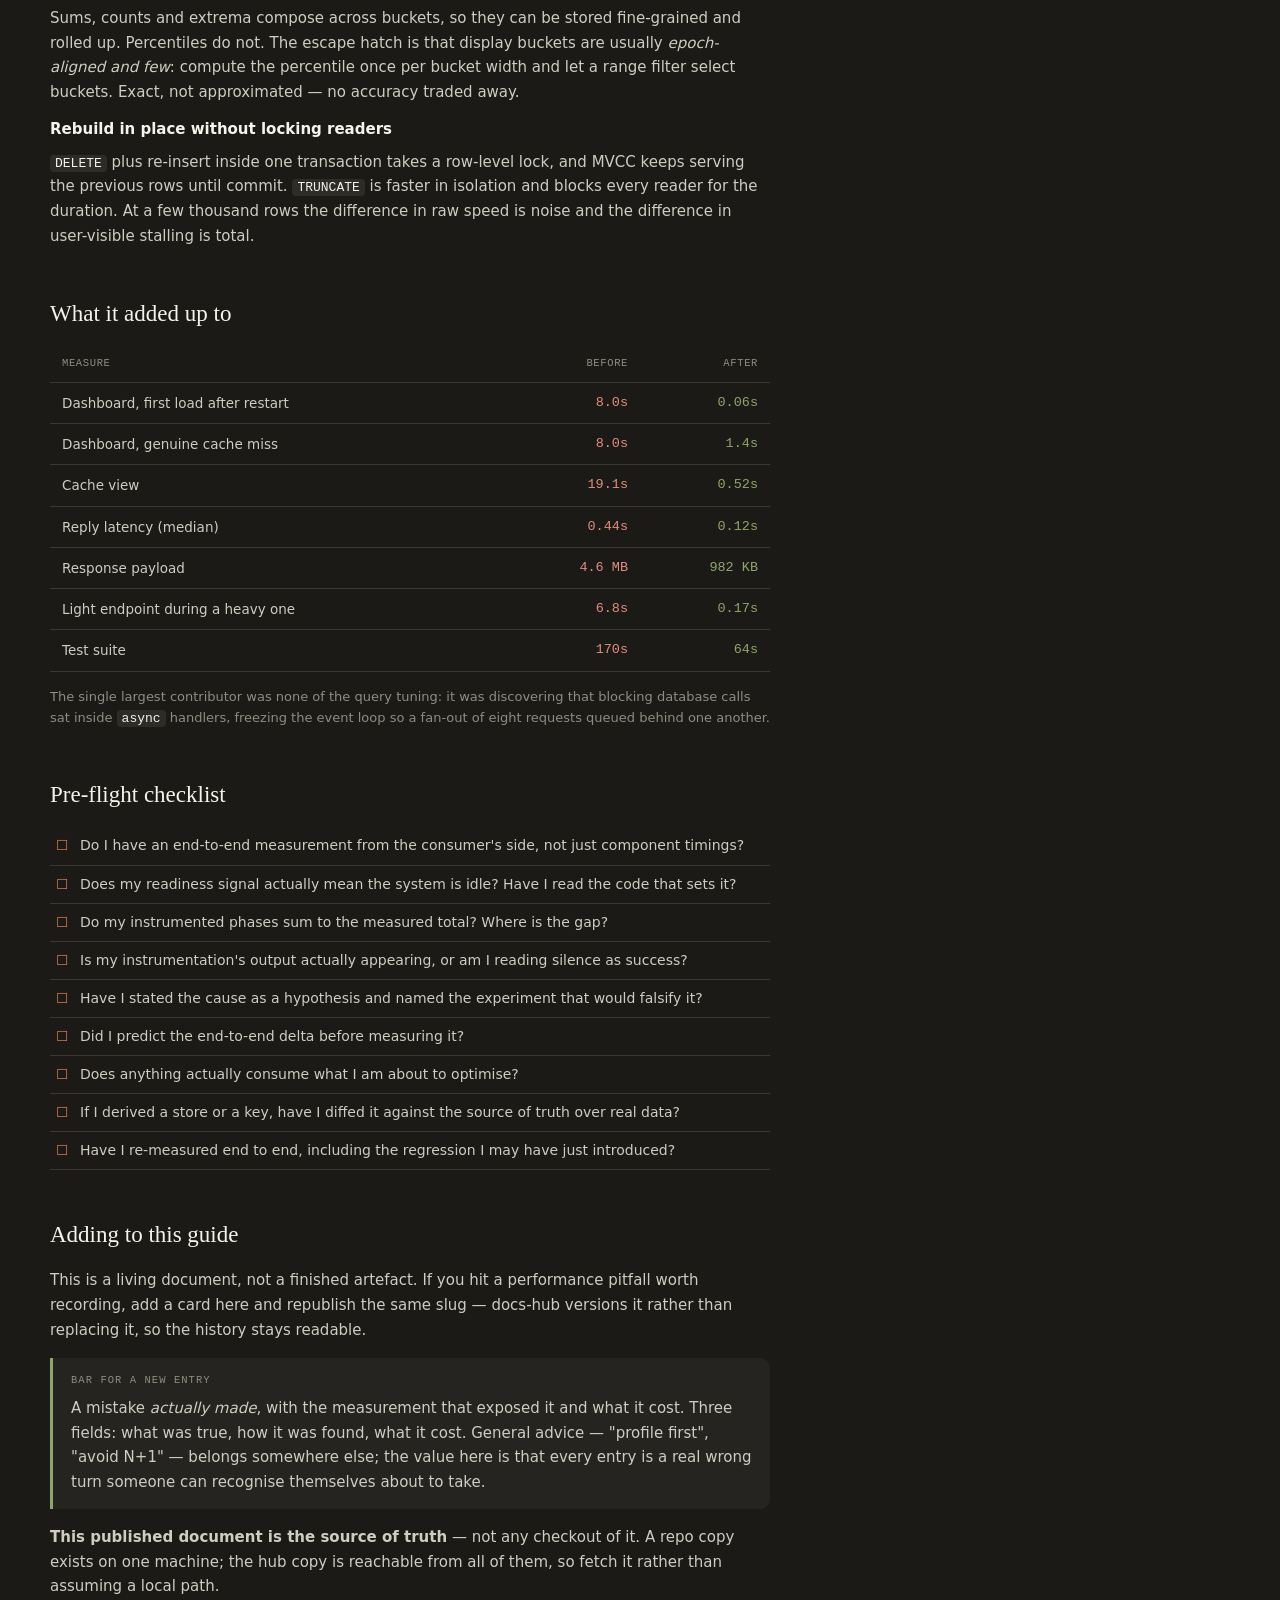
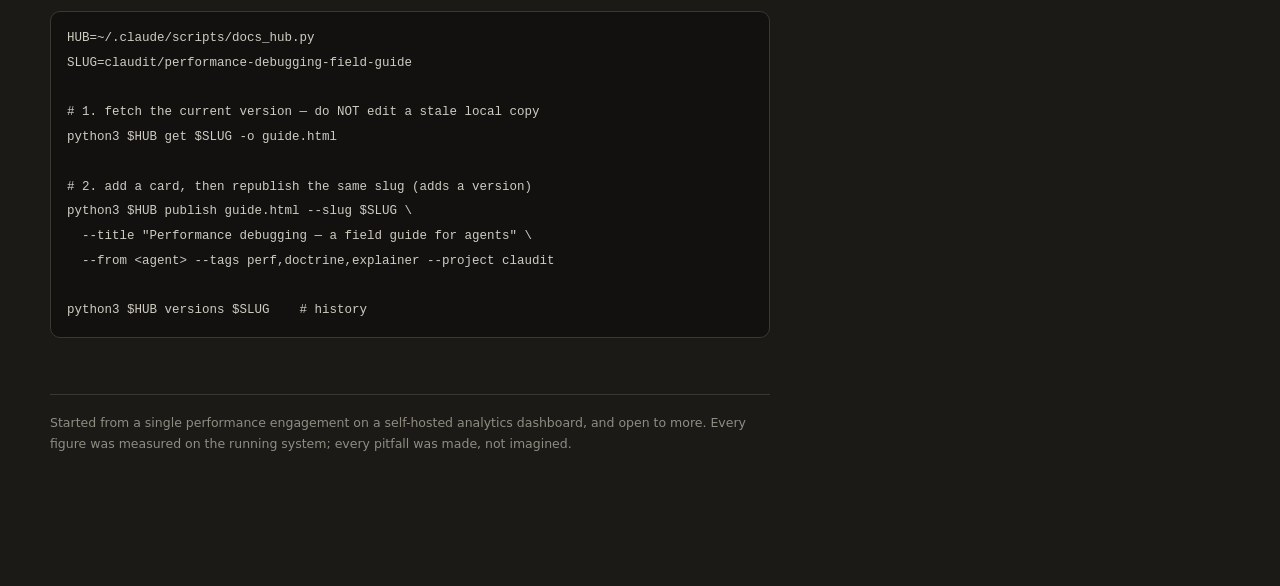
==== commit 1d6a764f: "docs: the published doc is the source of truth, not a checkout of it The guide and the global CLAUDE" ====
--- a/docs/performance-debugging-field-guide.html
+++ b/docs/performance-debugging-field-guide.html
@@ -269,16 +269,22 @@
     somewhere else; the value here is that every entry is a real wrong turn someone can recognise themselves
     about to take.
   </div>
-  <pre><code># source of truth
-/root/session-viz/docs/performance-debugging-field-guide.html
-
-python3 ~/.claude/scripts/docs_hub.py publish &lt;file&gt; \
-  --slug claudit/performance-debugging-field-guide \
+  <p>
+    <b>This published document is the source of truth</b> — not any checkout of it. A repo copy exists on one
+    machine; the hub copy is reachable from all of them, so fetch it rather than assuming a local path.
+  </p>
+  <pre><code>HUB=~/.claude/scripts/docs_hub.py
+SLUG=claudit/performance-debugging-field-guide
+
+# 1. fetch the current version — do NOT edit a stale local copy
+python3 $HUB get $SLUG -o guide.html
+
+# 2. add a card, then republish the same slug (adds a version)
+python3 $HUB publish guide.html --slug $SLUG \
   --title "Performance debugging — a field guide for agents" \
   --from &lt;agent&gt; --tags perf,doctrine,explainer --project claudit
 
-python3 ~/.claude/scripts/docs_hub.py versions \
-  claudit/performance-debugging-field-guide</code></pre>
+python3 $HUB versions $SLUG    # history</code></pre>
 
   <div class="foot">
     Started from a single performance engagement on a self-hosted analytics dashboard, and open to more. Every
